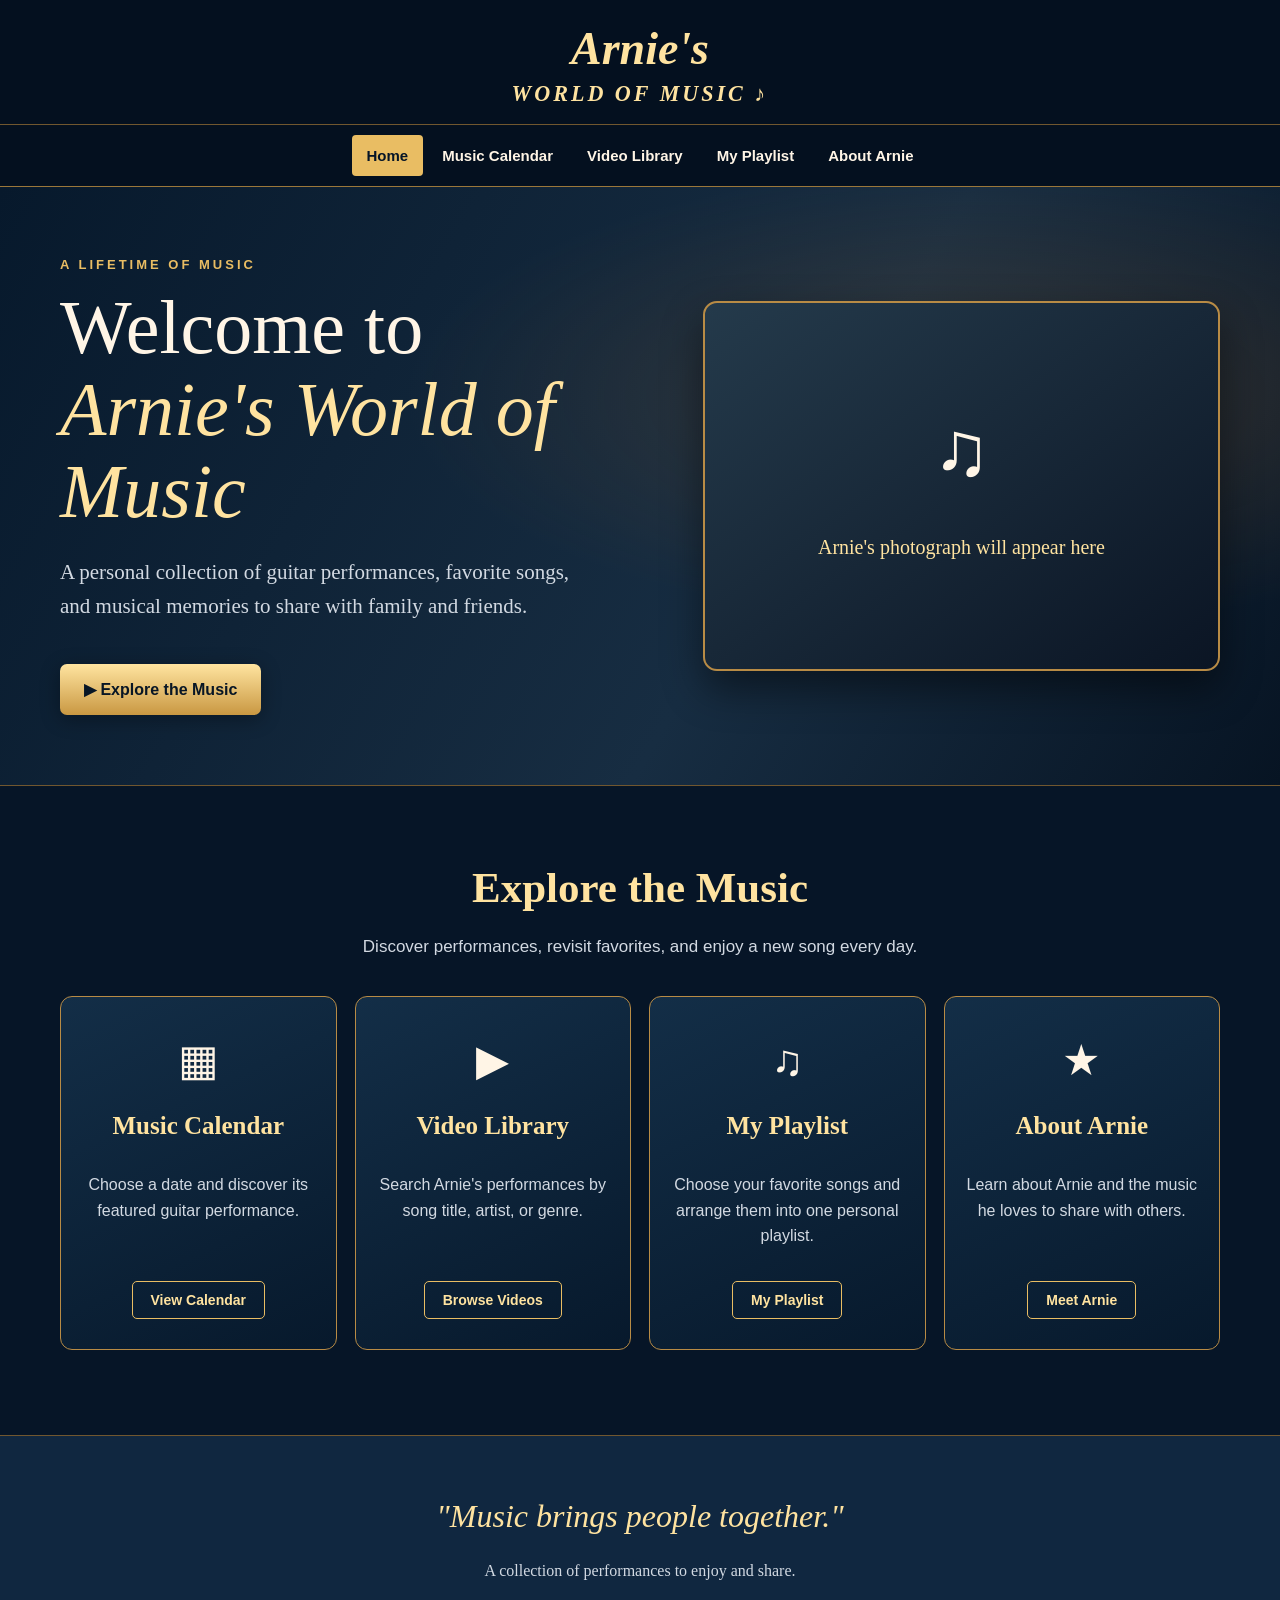
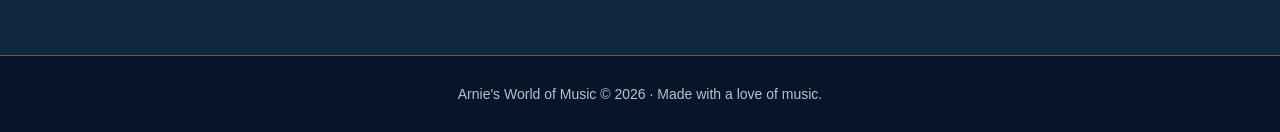
==== index.html @ 2ed97123 "Create homepage" ====
<!DOCTYPE html>
<html lang="en">
<head>
  <meta charset="UTF-8">
  <meta name="viewport" content="width=device-width, initial-scale=1">
  <meta name="description" content="Arnie's World of Music — a personal collection of guitar performances, favorite songs, and musical memories.">
  <title>Arnie's World of Music</title>
  <style>
    :root {
      --navy: #061527;
      --navy-light: #102740;
      --gold: #e9bd63;
      --gold-light: #ffe3a0;
      --cream: #fff5e6;
      --muted: #d2d9e2;
    }
    * { box-sizing: border-box; }
    body {
      margin: 0;
      background: var(--navy);
      color: var(--cream);
      font-family: Georgia, 'Times New Roman', serif;
      line-height: 1.6;
    }
    a { color: inherit; }
    .container {
      width: min(1160px, 92%);
      margin: auto;
    }
    header {
      background: #04101f;
      border-bottom: 1px solid #9b773a;
      text-align: center;
    }
    .brand {
      display: inline-block;
      padding: 24px 12px 18px;
      color: var(--gold-light);
      font-size: clamp(29px, 4vw, 46px);
      font-style: italic;
      font-weight: bold;
      line-height: 1.1;
      text-decoration: none;
    }
    .brand span {
      display: block;
      font-size: .48em;
      letter-spacing: 3px;
      margin-top: 7px;
    }
    nav {
      display: flex;
      justify-content: center;
      flex-wrap: wrap;
      gap: 4px;
      padding: 10px;
      border-top: 1px solid #71572f;
    }
    nav a {
      font: 600 15px Arial, sans-serif;
      text-decoration: none;
      padding: 12px 15px;
      border-radius: 4px;
    }
    nav a:hover, nav a.active {
      background: var(--gold);
      color: #061527;
    }
    .hero {
      position: relative;
      background:
        radial-gradient(ellipse at 78% 35%, #7b542c55, transparent 42%),
        linear-gradient(120deg, #07192c, #172d42 60%, #071423);
      border-bottom: 1px solid #71572f;
      padding: 70px 0;
    }
    .hero-inner {
      display: grid;
      grid-template-columns: 1.15fr 1fr;
      gap: 48px;
      align-items: center;
    }
    .eyebrow {
      color: var(--gold);
      font: 700 13px Arial, sans-serif;
      text-transform: uppercase;
      letter-spacing: 3px;
    }
    h1 {
      font-size: clamp(42px, 6vw, 76px);
      line-height: 1.08;
      margin: 14px 0 24px;
      font-weight: normal;
    }
    h1 em { color: var(--gold-light); }
    .intro {
      font-size: 21px;
      max-width: 540px;
      color: var(--muted);
    }
    .button {
      display: inline-block;
      background: linear-gradient(#ffe4a0, #c99842);
      color: #081625;
      font: bold 16px Arial, sans-serif;
      text-decoration: none;
      border-radius: 7px;
      padding: 16px 24px;
      margin-top: 20px;
      box-shadow: 0 4px 20px #0005;
    }
    .button:hover { filter: brightness(1.12); }
    .portrait {
      min-height: 370px;
      border: 2px solid #b88b45;
      border-radius: 14px;
      background: linear-gradient(145deg, #243a4b, #0b1524);
      display: grid;
      place-content: center;
      text-align: center;
      padding: 30px;
      box-shadow: 0 18px 40px #0007;
    }
    .portrait .symbol { font-size: 76px; }
    .portrait p {
      color: var(--gold-light);
      font-size: 20px;
    }
    section.features { padding: 68px 0 85px; }
    .section-title {
      color: var(--gold-light);
      text-align: center;
      font-size: clamp(30px, 4vw, 43px);
      margin: 0 0 10px;
    }
    .section-subtitle {
      text-align: center;
      color: var(--muted);
      font: 17px/1.6 Arial, sans-serif;
      margin: 0 0 36px;
    }
    .cards {
      display: grid;
      grid-template-columns: repeat(4, 1fr);
      gap: 18px;
    }
    .card {
      border: 1px solid #b88b45;
      border-radius: 12px;
      padding: 30px 20px;
      background: linear-gradient(155deg, #132e47, #07192c);
      text-align: center;
      display: flex;
      flex-direction: column;
      align-items: center;
    }
    .card .icon { font-size: 43px; }
    .card h3 {
      color: var(--gold-light);
      font-size: 25px;
      line-height: 1.2;
      margin: 15px 0;
    }
    .card p {
      font: 16px/1.6 Arial, sans-serif;
      color: var(--muted);
      flex: 1;
    }
    .card a {
      margin-top: 16px;
      border: 1px solid var(--gold);
      color: var(--gold-light);
      padding: 10px 18px;
      border-radius: 5px;
      text-decoration: none;
      font: bold 14px Arial, sans-serif;
    }
    .card a:hover {
      background: var(--gold);
      color: var(--navy);
    }
    .message {
      background: #102740;
      border-top: 1px solid #71572f;
      border-bottom: 1px solid #71572f;
      text-align: center;
      padding: 55px 20px;
    }
    .message blockquote {
      color: var(--gold-light);
      font-size: clamp(22px, 3vw, 32px);
      font-style: italic;
      max-width: 800px;
      margin: auto;
    }
    .message p { color: var(--muted); }
    footer {
      text-align: center;
      padding: 30px;
      font: 14px Arial, sans-serif;
      color: #b7c0cd;
    }
    @media (max-width: 850px) {
      .hero-inner { grid-template-columns: 1fr; }
      .cards { grid-template-columns: repeat(2, 1fr); }
      .hero { padding: 45px 0; }
      .portrait { min-height: 280px; }
    }
    @media (max-width: 520px) {
      .cards { grid-template-columns: 1fr; }
      nav a { font-size: 14px; padding: 10px; }
      .intro { font-size: 18px; }
      .card { padding: 25px; }
    }
  </style>
</head>
<body>
  <header>
    <a class="brand" href="index.html">
      Arnie's
      <span>WORLD OF MUSIC ♪</span>
    </a>
    <nav aria-label="Main navigation">
      <a class="active" href="index.html">Home</a>
      <a href="calendar.html">Music Calendar</a>
      <a href="library.html">Video Library</a>
      <a href="playlist.html">My Playlist</a>
      <a href="about.html">About Arnie</a>
    </nav>
  </header>

  <main>
    <section class="hero">
      <div class="container hero-inner">
        <div>
          <div class="eyebrow">A lifetime of music</div>
          <h1>Welcome to <em>Arnie's World of Music</em></h1>
          <p class="intro">
            A personal collection of guitar performances,
            favorite songs, and musical memories to share
            with family and friends.
          </p>
          <a class="button" href="library.html">
            ▶ Explore the Music
          </a>
        </div>
        <div class="portrait">
          <div class="symbol" aria-hidden="true">♫</div>
          <p>Arnie's photograph will appear here</p>
        </div>
      </div>
    </section>

    <section class="features">
      <div class="container">
        <h2 class="section-title">Explore the Music</h2>
        <p class="section-subtitle">
          Discover performances, revisit favorites,
          and enjoy a new song every day.
        </p>

        <div class="cards">
          <article class="card">
            <div class="icon" aria-hidden="true">▦</div>
            <h3>Music Calendar</h3>
            <p>
              Choose a date and discover its featured
              guitar performance.
            </p>
            <a href="calendar.html">View Calendar</a>
          </article>

          <article class="card">
            <div class="icon" aria-hidden="true">▶</div>
            <h3>Video Library</h3>
            <p>
              Search Arnie's performances by song title,
              artist, or genre.
            </p>
            <a href="library.html">Browse Videos</a>
          </article>

          <article class="card">
            <div class="icon" aria-hidden="true">♫</div>
            <h3>My Playlist</h3>
            <p>
              Choose your favorite songs and arrange
              them into one personal playlist.
            </p>
            <a href="playlist.html">My Playlist</a>
          </article>

          <article class="card">
            <div class="icon" aria-hidden="true">★</div>
            <h3>About Arnie</h3>
            <p>
              Learn about Arnie and the music he loves
              to share with others.
            </p>
            <a href="about.html">Meet Arnie</a>
          </article>
        </div>
      </div>
    </section>

    <section class="message">
      <blockquote>
        "Music brings people together."
      </blockquote>
      <p>A collection of performances to enjoy and share.</p>
    </section>
  </main>

  <footer>
    Arnie's World of Music &copy; <span id="year"></span>
    · Made with a love of music.
  </footer>

  <script>
    document.getElementById('year').textContent =
      new Date().getFullYear();
  </script>
</body>
</html>
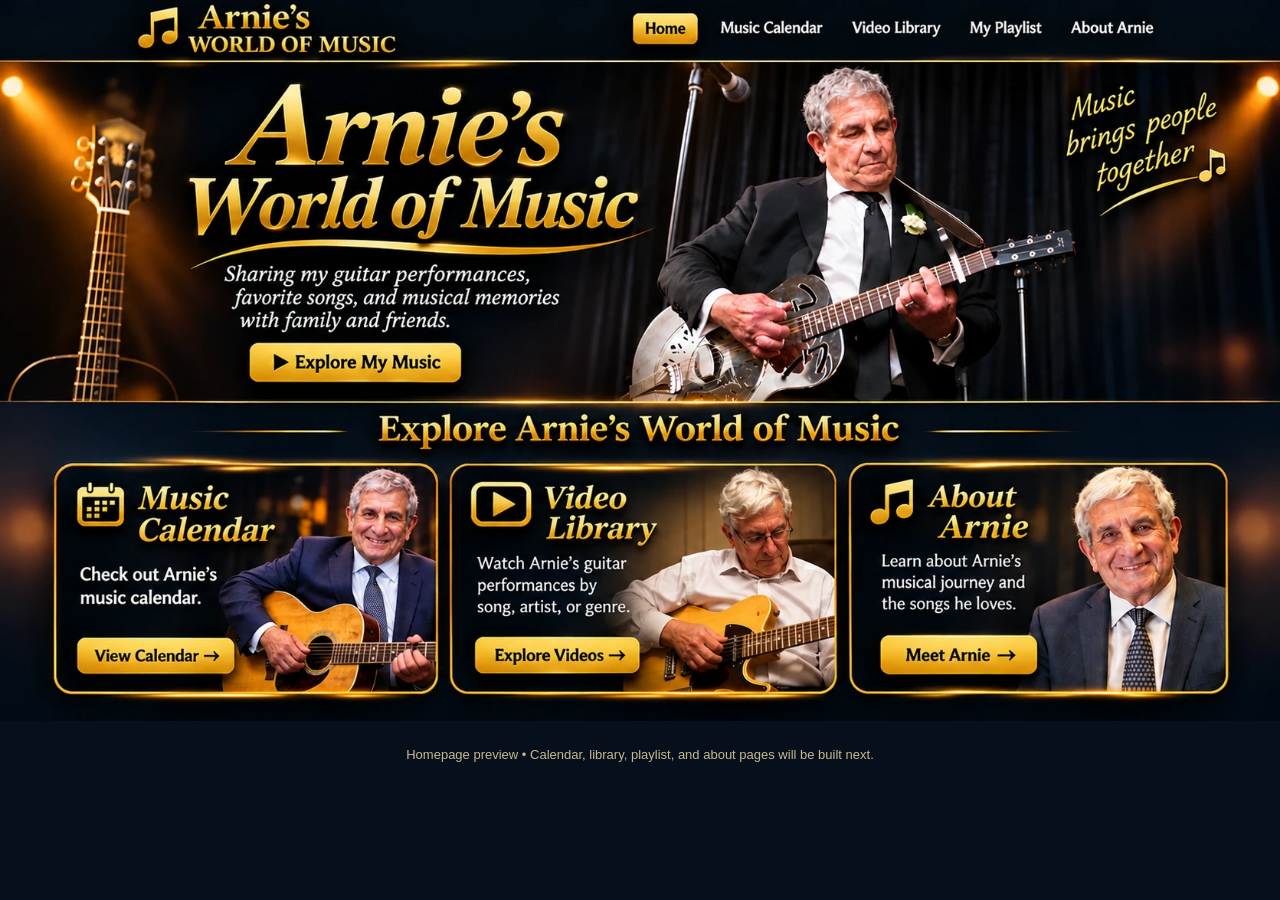
==== commit 23a4bb59: "Update homepage with approved design" ====
--- a/index.html
+++ b/index.html
@@ -1,325 +1,44 @@
-
-<!DOCTYPE html>
-<html lang="en">
-<head>
-  <meta charset="UTF-8">
-  <meta name="viewport" content="width=device-width, initial-scale=1">
-  <meta name="description" content="Arnie's World of Music — a personal collection of guitar performances, favorite songs, and musical memories.">
-  <title>Arnie's World of Music</title>
-  <style>
-    :root {
-      --navy: #061527;
-      --navy-light: #102740;
-      --gold: #e9bd63;
-      --gold-light: #ffe3a0;
-      --cream: #fff5e6;
-      --muted: #d2d9e2;
-    }
-    * { box-sizing: border-box; }
-    body {
-      margin: 0;
-      background: var(--navy);
-      color: var(--cream);
-      font-family: Georgia, 'Times New Roman', serif;
-      line-height: 1.6;
-    }
-    a { color: inherit; }
-    .container {
-      width: min(1160px, 92%);
-      margin: auto;
-    }
-    header {
-      background: #04101f;
-      border-bottom: 1px solid #9b773a;
-      text-align: center;
-    }
-    .brand {
-      display: inline-block;
-      padding: 24px 12px 18px;
-      color: var(--gold-light);
-      font-size: clamp(29px, 4vw, 46px);
-      font-style: italic;
-      font-weight: bold;
-      line-height: 1.1;
-      text-decoration: none;
-    }
-    .brand span {
-      display: block;
-      font-size: .48em;
-      letter-spacing: 3px;
-      margin-top: 7px;
-    }
-    nav {
-      display: flex;
-      justify-content: center;
-      flex-wrap: wrap;
-      gap: 4px;
-      padding: 10px;
-      border-top: 1px solid #71572f;
-    }
-    nav a {
-      font: 600 15px Arial, sans-serif;
-      text-decoration: none;
-      padding: 12px 15px;
-      border-radius: 4px;
-    }
-    nav a:hover, nav a.active {
-      background: var(--gold);
-      color: #061527;
-    }
-    .hero {
-      position: relative;
-      background:
-        radial-gradient(ellipse at 78% 35%, #7b542c55, transparent 42%),
-        linear-gradient(120deg, #07192c, #172d42 60%, #071423);
-      border-bottom: 1px solid #71572f;
-      padding: 70px 0;
-    }
-    .hero-inner {
-      display: grid;
-      grid-template-columns: 1.15fr 1fr;
-      gap: 48px;
-      align-items: center;
-    }
-    .eyebrow {
-      color: var(--gold);
-      font: 700 13px Arial, sans-serif;
-      text-transform: uppercase;
-      letter-spacing: 3px;
-    }
-    h1 {
-      font-size: clamp(42px, 6vw, 76px);
-      line-height: 1.08;
-      margin: 14px 0 24px;
-      font-weight: normal;
-    }
-    h1 em { color: var(--gold-light); }
-    .intro {
-      font-size: 21px;
-      max-width: 540px;
-      color: var(--muted);
-    }
-    .button {
-      display: inline-block;
-      background: linear-gradient(#ffe4a0, #c99842);
-      color: #081625;
-      font: bold 16px Arial, sans-serif;
-      text-decoration: none;
-      border-radius: 7px;
-      padding: 16px 24px;
-      margin-top: 20px;
-      box-shadow: 0 4px 20px #0005;
-    }
-    .button:hover { filter: brightness(1.12); }
-    .portrait {
-      min-height: 370px;
-      border: 2px solid #b88b45;
-      border-radius: 14px;
-      background: linear-gradient(145deg, #243a4b, #0b1524);
-      display: grid;
-      place-content: center;
-      text-align: center;
-      padding: 30px;
-      box-shadow: 0 18px 40px #0007;
-    }
-    .portrait .symbol { font-size: 76px; }
-    .portrait p {
-      color: var(--gold-light);
-      font-size: 20px;
-    }
-    section.features { padding: 68px 0 85px; }
-    .section-title {
-      color: var(--gold-light);
-      text-align: center;
-      font-size: clamp(30px, 4vw, 43px);
-      margin: 0 0 10px;
-    }
-    .section-subtitle {
-      text-align: center;
-      color: var(--muted);
-      font: 17px/1.6 Arial, sans-serif;
-      margin: 0 0 36px;
-    }
-    .cards {
-      display: grid;
-      grid-template-columns: repeat(4, 1fr);
-      gap: 18px;
-    }
-    .card {
-      border: 1px solid #b88b45;
-      border-radius: 12px;
-      padding: 30px 20px;
-      background: linear-gradient(155deg, #132e47, #07192c);
-      text-align: center;
-      display: flex;
-      flex-direction: column;
-      align-items: center;
-    }
-    .card .icon { font-size: 43px; }
-    .card h3 {
-      color: var(--gold-light);
-      font-size: 25px;
-      line-height: 1.2;
-      margin: 15px 0;
-    }
-    .card p {
-      font: 16px/1.6 Arial, sans-serif;
-      color: var(--muted);
-      flex: 1;
-    }
-    .card a {
-      margin-top: 16px;
-      border: 1px solid var(--gold);
-      color: var(--gold-light);
-      padding: 10px 18px;
-      border-radius: 5px;
-      text-decoration: none;
-      font: bold 14px Arial, sans-serif;
-    }
-    .card a:hover {
-      background: var(--gold);
-      color: var(--navy);
-    }
-    .message {
-      background: #102740;
-      border-top: 1px solid #71572f;
-      border-bottom: 1px solid #71572f;
-      text-align: center;
-      padding: 55px 20px;
-    }
-    .message blockquote {
-      color: var(--gold-light);
-      font-size: clamp(22px, 3vw, 32px);
-      font-style: italic;
-      max-width: 800px;
-      margin: auto;
-    }
-    .message p { color: var(--muted); }
-    footer {
-      text-align: center;
-      padding: 30px;
-      font: 14px Arial, sans-serif;
-      color: #b7c0cd;
-    }
-    @media (max-width: 850px) {
-      .hero-inner { grid-template-columns: 1fr; }
-      .cards { grid-template-columns: repeat(2, 1fr); }
-      .hero { padding: 45px 0; }
-      .portrait { min-height: 280px; }
-    }
-    @media (max-width: 520px) {
-      .cards { grid-template-columns: 1fr; }
-      nav a { font-size: 14px; padding: 10px; }
-      .intro { font-size: 18px; }
-      .card { padding: 25px; }
-    }
-  </style>
-</head>
-<body>
-  <header>
-    <a class="brand" href="index.html">
-      Arnie's
-      <span>WORLD OF MUSIC ♪</span>
-    </a>
-    <nav aria-label="Main navigation">
-      <a class="active" href="index.html">Home</a>
-      <a href="calendar.html">Music Calendar</a>
-      <a href="library.html">Video Library</a>
-      <a href="playlist.html">My Playlist</a>
-      <a href="about.html">About Arnie</a>
-    </nav>
-  </header>
-
-  <main>
-    <section class="hero">
-      <div class="container hero-inner">
-        <div>
-          <div class="eyebrow">A lifetime of music</div>
-          <h1>Welcome to <em>Arnie's World of Music</em></h1>
-          <p class="intro">
-            A personal collection of guitar performances,
-            favorite songs, and musical memories to share
-            with family and friends.
-          </p>
-          <a class="button" href="library.html">
-            ▶ Explore the Music
-          </a>
-        </div>
-        <div class="portrait">
-          <div class="symbol" aria-hidden="true">♫</div>
-          <p>Arnie's photograph will appear here</p>
-        </div>
-      </div>
-    </section>
-
-    <section class="features">
-      <div class="container">
-        <h2 class="section-title">Explore the Music</h2>
-        <p class="section-subtitle">
-          Discover performances, revisit favorites,
-          and enjoy a new song every day.
-        </p>
-
-        <div class="cards">
-          <article class="card">
-            <div class="icon" aria-hidden="true">▦</div>
-            <h3>Music Calendar</h3>
-            <p>
-              Choose a date and discover its featured
-              guitar performance.
-            </p>
-            <a href="calendar.html">View Calendar</a>
-          </article>
-
-          <article class="card">
-            <div class="icon" aria-hidden="true">▶</div>
-            <h3>Video Library</h3>
-            <p>
-              Search Arnie's performances by song title,
-              artist, or genre.
-            </p>
-            <a href="library.html">Browse Videos</a>
-          </article>
-
-          <article class="card">
-            <div class="icon" aria-hidden="true">♫</div>
-            <h3>My Playlist</h3>
-            <p>
-              Choose your favorite songs and arrange
-              them into one personal playlist.
-            </p>
-            <a href="playlist.html">My Playlist</a>
-          </article>
-
-          <article class="card">
-            <div class="icon" aria-hidden="true">★</div>
-            <h3>About Arnie</h3>
-            <p>
-              Learn about Arnie and the music he loves
-              to share with others.
-            </p>
-            <a href="about.html">Meet Arnie</a>
-          </article>
-        </div>
-      </div>
-    </section>
-
-    <section class="message">
-      <blockquote>
-        "Music brings people together."
-      </blockquote>
-      <p>A collection of performances to enjoy and share.</p>
-    </section>
-  </main>
-
-  <footer>
-    Arnie's World of Music &copy; <span id="year"></span>
-    · Made with a love of music.
-  </footer>
-
-  <script>
-    document.getElementById('year').textContent =
-      new Date().getFullYear();
-  </script>
-</body>
-</html>
+<!doctype html><html lang="en"><head><meta charset="utf-8"><meta name="viewport" content="width=device-width, initial-scale=1">
+<title>Arnie's World of Music</title><meta name="description" content="Arnie's guitar performances, music calendar, and video library.">
+<style>
+*{box-sizing:border-box}body{margin:0;background:#06101d;color:#fff;font-family:Georgia,serif}a{color:inherit}
+.desktop{position:relative;max-width:1671px;margin:auto}.art{display:block;width:100%;height:auto}
+.hotspot{position:absolute;display:block;border-radius:8px;outline-offset:2px}.hotspot:hover{box-shadow:inset 0 0 0 3px #ffe08a88;background:#fff1}.hotspot:focus-visible{outline:3px solid #fff}
+.mobile{display:none}.notice{font:13px/1.4 Arial,sans-serif;text-align:center;color:#c8b98b;padding:12px}
+@media(max-width:760px){
+.desktop{display:none}.mobile{display:block}.mobile header{background:#060d17;border-bottom:1px solid #d6a63e;text-align:center;padding:12px}
+.mobile header img{width:100%;max-width:420px;display:block;margin:auto}.mobile nav{display:flex;gap:8px;flex-wrap:wrap;justify-content:center;padding:12px 8px;background:#0b1423}
+.mobile nav a{font:600 13px Arial,sans-serif;text-decoration:none;padding:10px 9px;border:1px solid #bd943d;border-radius:5px}
+.mobile .hero-image{width:100%;display:block}.mobile h1{text-align:center;color:#f6d27b;font-size:30px;line-height:1.1;margin:24px 14px 8px}
+.mobile .tag{text-align:center;font-size:17px;line-height:1.5;padding:0 20px 14px}
+.mobile .cta{display:block;margin:4px auto 24px;width:max-content;max-width:90%;background:linear-gradient(#ffe68c,#d9a424);padding:14px 24px;border-radius:7px;color:#090f19;text-decoration:none;font:bold 17px Arial}
+.mobile h2{text-align:center;color:#f8d57d;font-size:26px;margin:24px 10px}
+.mobile .cards{display:grid;gap:16px;padding:0 12px 30px}.mobile .card{position:relative;border:2px solid #e4b545;border-radius:16px;overflow:hidden}.mobile .card img{width:100%;display:block}.mobile .card a{position:absolute;inset:0;display:block}.mobile .card a:focus-visible{outline:4px solid white;outline-offset:-5px}
+}
+</style></head><body>
+<div class="desktop"><img class="art" src="[data-uri]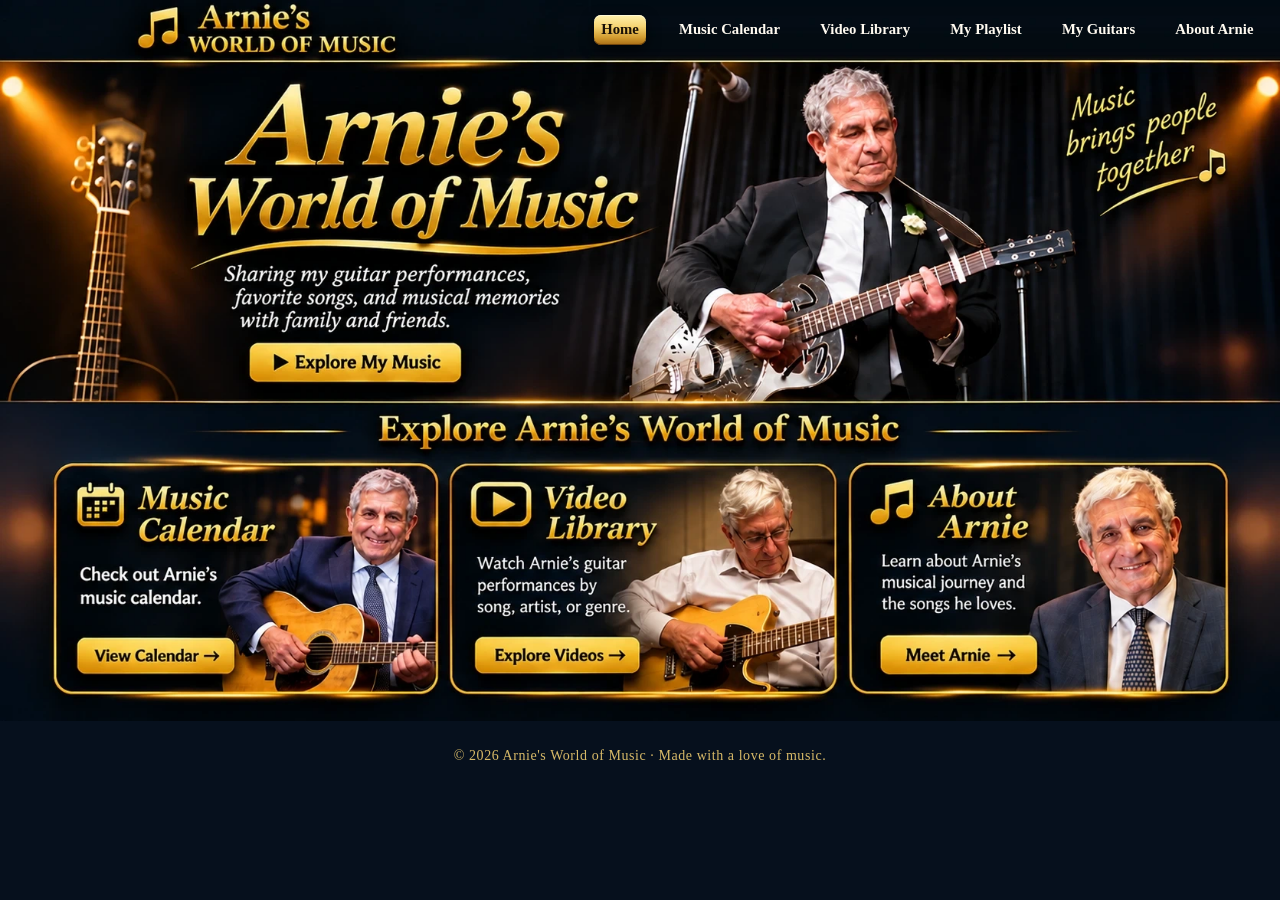
==== commit 01b99b4d: "Complete Arnie website design and music features" ====
--- a/index.html
+++ b/index.html
@@ -3,42 +3,50 @@
 <style>
 *{box-sizing:border-box}body{margin:0;background:#06101d;color:#fff;font-family:Georgia,serif}a{color:inherit}
 .desktop{position:relative;max-width:1671px;margin:auto}.art{display:block;width:100%;height:auto}
-.hotspot{position:absolute;display:block;border-radius:8px;outline-offset:2px}.hotspot:hover{box-shadow:inset 0 0 0 3px #ffe08a88;background:#fff1}.hotspot:focus-visible{outline:3px solid #fff}
-.mobile{display:none}.notice{font:13px/1.4 Arial,sans-serif;text-align:center;color:#c8b98b;padding:12px}
-@media(max-width:760px){
-.desktop{display:none}.mobile{display:block}.mobile header{background:#060d17;border-bottom:1px solid #d6a63e;text-align:center;padding:12px}
-.mobile header img{width:100%;max-width:420px;display:block;margin:auto}.mobile nav{display:flex;gap:8px;flex-wrap:wrap;justify-content:center;padding:12px 8px;background:#0b1423}
-.mobile nav a{font:600 13px Arial,sans-serif;text-decoration:none;padding:10px 9px;border:1px solid #bd943d;border-radius:5px}
-.mobile .hero-image{width:100%;display:block}.mobile h1{text-align:center;color:#f6d27b;font-size:30px;line-height:1.1;margin:24px 14px 8px}
-.mobile .tag{text-align:center;font-size:17px;line-height:1.5;padding:0 20px 14px}
-.mobile .cta{display:block;margin:4px auto 24px;width:max-content;max-width:90%;background:linear-gradient(#ffe68c,#d9a424);padding:14px 24px;border-radius:7px;color:#090f19;text-decoration:none;font:bold 17px Arial}
-.mobile h2{text-align:center;color:#f8d57d;font-size:26px;margin:24px 10px}
-.mobile .cards{display:grid;gap:16px;padding:0 12px 30px}.mobile .card{position:relative;border:2px solid #e4b545;border-radius:16px;overflow:hidden}.mobile .card img{width:100%;display:block}.mobile .card a{position:absolute;inset:0;display:block}.mobile .card a:focus-visible{outline:4px solid white;outline-offset:-5px}
+.hotspot{position:absolute;display:block;border-radius:8px;outline-offset:2px}.hotspot:hover{box-shadow:inset 0 0 0 3px #ffe08a88;background:#fff1}.hotspot:focus-visible{outline:3px solid #fff}.nav-extension{z-index:2;display:flex;align-items:center;justify-content:center;color:#fff;background:transparent;text-decoration:none;font:700 clamp(12px,1.12vw,19px)/1 Arial,Helvetica,sans-serif;white-space:nowrap}.nav-extension:hover{color:#fff;background:#fff1;box-shadow:inset 0 0 0 3px #ffe08a88}
+
+/* Homepage navigation now uses real links and the same Georgia/gold treatment as inner pages.
+   The original homepage logo and artwork remain unchanged. */
+.desktop-nav{position:absolute;z-index:5;left:46.4%;right:1.5%;top:0;height:8.29%;display:flex;align-items:center;justify-content:space-between;gap:.25%;font-family:Georgia,"Times New Roman",serif}
+.desktop-nav a{min-width:0;display:flex;align-items:center;justify-content:center;white-space:nowrap;padding:1.0% 1.1%;border-radius:7px;text-decoration:none;color:#fffaf0;font-size:clamp(10px,1.15vw,19px);font-weight:700;line-height:1.15;transition:background .16s ease,box-shadow .16s ease}
+.desktop-nav a.current{color:#181006;background:linear-gradient(180deg,#fff1ad 0%,#f6d574 38%,#d09a2e 76%,#a86d16 100%);box-shadow:inset 0 1px 0 #fff8d4,inset 0 -1px 0 #71450d,0 5px 14px #000a}
+.desktop-nav a:not(.current):hover,.desktop-nav a:not(.current):focus-visible{background:#07111d;box-shadow:inset 0 0 0 2px #f4cb65,0 4px 13px #0009}
+.desktop-nav a:focus-visible{outline:2px solid #ffe08a;outline-offset:2px}
+
+.mobile{display:none}.notice{margin:0;padding:clamp(16px,2vw,24px);background:#06101d;color:#d8ba68;font:400 clamp(14px,1vw,16px)/1.5 Georgia,serif;letter-spacing:.04em;text-align:center}
+@media(max-width:767px){
+.desktop{display:none}.mobile{display:block}.mobile header{height:65px;overflow:hidden;background:#060d17;border-bottom:1px solid #d6a63e;text-align:center}
+.mobile header img{position:relative;left:50%;width:auto;height:65px;max-width:none;display:block;margin:0;transform:translateX(-283px)}.mobile nav{display:grid;grid-template-columns:repeat(3,minmax(0,1fr));gap:7px;padding:11px 8px;background:#0b1423}
+.mobile nav a{min-width:0;min-height:50px;display:flex;align-items:center;justify-content:center;padding:8px 4px;border:1px solid #bd943d;border-radius:6px;font:600 clamp(11px,3vw,13px)/1.2 Arial,sans-serif;text-align:center;text-decoration:none;overflow-wrap:break-word}
+.mobile .hero-image{width:100%;height:auto;display:block}
+.mobile h2{text-align:center;color:#f8d57d;font-size:26px;margin:14px 10px 16px}
+.mobile .cards{display:grid;grid-template-columns:1fr;gap:16px;padding:0 12px 30px}.mobile .card{position:relative;border:2px solid #e4b545;border-radius:16px;overflow:hidden}.mobile .card img{width:100%;height:auto;display:block}.mobile .card a{position:absolute;inset:0;display:block}.mobile .card a:focus-visible{outline:4px solid white;outline-offset:-5px}
 }
 </style></head><body>
-<div class="desktop"><img class="art" src="[data-uri]